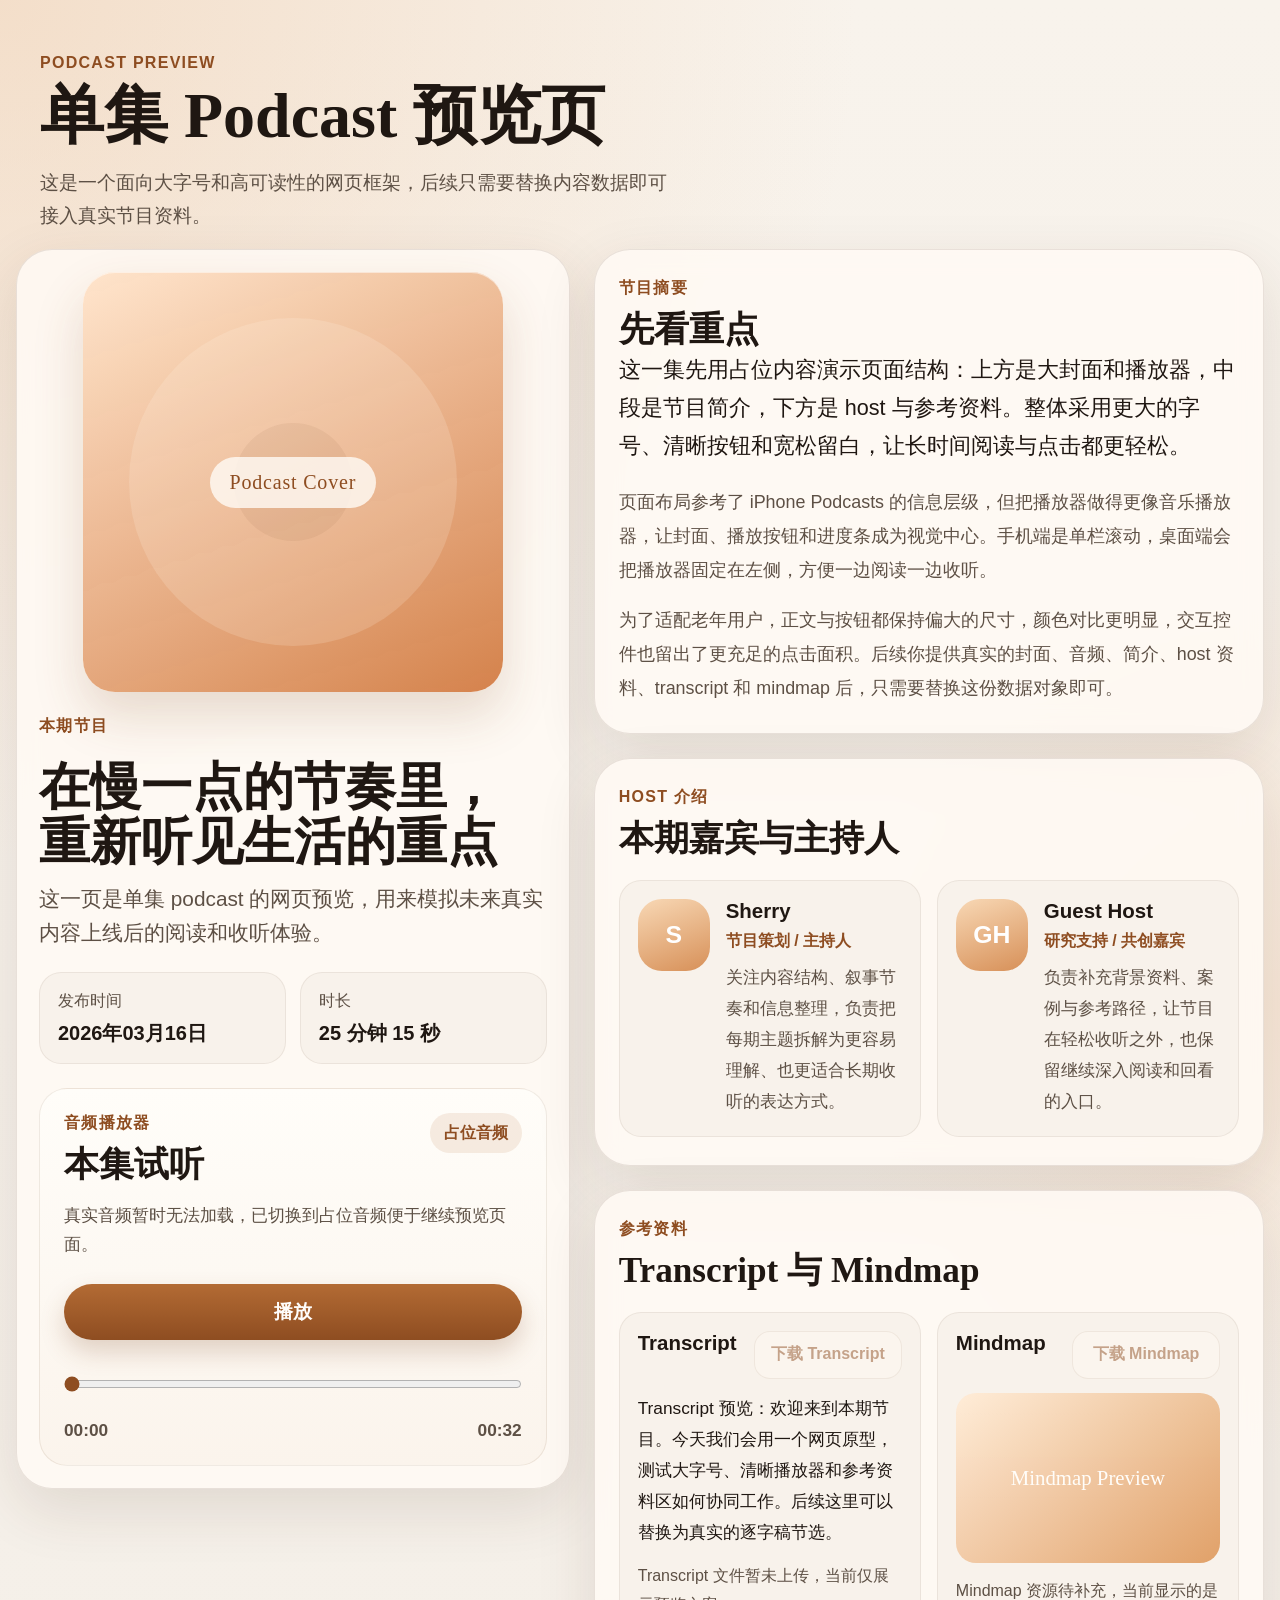
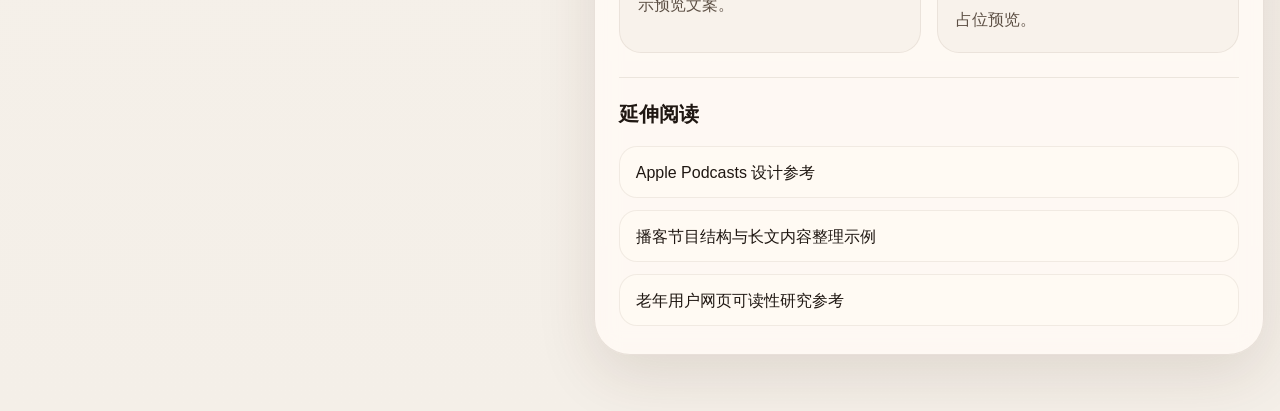
==== index.html @ 760f8c28 "Initial podcast preview site" ====
<!DOCTYPE html>
<html lang="zh-CN">
  <head>
    <meta charset="UTF-8" />
    <meta name="viewport" content="width=device-width, initial-scale=1.0" />
    <title>Podcast 单集预览</title>
    <link rel="stylesheet" href="./styles.css" />
  </head>
  <body>
    <div class="page-shell">
      <header class="top-banner" aria-label="页面介绍">
        <p class="eyebrow">Podcast Preview</p>
        <h1 class="page-title">单集 Podcast 预览页</h1>
        <p class="page-intro">
          这是一个面向大字号和高可读性的网页框架，后续只需要替换内容数据即可接入真实节目资料。
        </p>
      </header>

      <main class="layout" id="app">
        <section class="hero-player" aria-labelledby="episode-title">
          <div class="cover-wrap">
            <div
              class="cover-art"
              id="cover-art"
              role="img"
              aria-label="Podcast 封面占位图"
            >
              <span class="cover-label">Podcast Cover</span>
            </div>
          </div>

          <div class="hero-copy">
            <p class="section-kicker" id="series-name">本期节目</p>
            <h2 class="episode-title" id="episode-title">加载中...</h2>
            <p class="episode-subtitle" id="episode-subtitle"></p>

            <dl class="meta-list">
              <div class="meta-item">
                <dt>发布时间</dt>
                <dd id="published-at">-</dd>
              </div>
              <div class="meta-item">
                <dt>时长</dt>
                <dd id="duration-label">-</dd>
              </div>
            </dl>
          </div>

          <section class="player-panel" aria-labelledby="player-heading">
            <div class="player-head">
              <div>
                <p class="section-kicker">音频播放器</p>
                <h3 class="panel-title" id="player-heading">本集试听</h3>
              </div>
              <span class="player-badge" id="player-badge">占位音频</span>
            </div>

            <p class="player-note" id="player-note">
              暂无真实音频文件，当前使用占位音频模拟播放器交互。
            </p>

            <audio id="audio-element" preload="metadata"></audio>

            <div class="player-controls">
              <button
                class="play-toggle"
                id="play-toggle"
                type="button"
                aria-label="播放音频"
                aria-pressed="false"
                disabled
              >
                播放
              </button>

              <div class="timeline-wrap">
                <label class="sr-only" for="progress-slider">音频播放进度</label>
                <input
                  id="progress-slider"
                  class="progress-slider"
                  type="range"
                  min="0"
                  max="100"
                  value="0"
                  step="1"
                  disabled
                />
                <div class="time-row" aria-live="polite">
                  <span id="current-time">00:00</span>
                  <span id="total-time">00:00</span>
                </div>
              </div>
            </div>
          </section>
        </section>

        <section class="content-column">
          <section class="info-card summary-card" aria-labelledby="summary-heading">
            <p class="section-kicker">节目摘要</p>
            <h3 class="panel-title" id="summary-heading">先看重点</h3>
            <p class="lead-copy" id="episode-summary"></p>
            <div class="description-copy" id="episode-description"></div>
          </section>

          <section class="info-card hosts-card" aria-labelledby="hosts-heading">
            <p class="section-kicker">Host 介绍</p>
            <h3 class="panel-title" id="hosts-heading">本期嘉宾与主持人</h3>
            <div class="hosts-grid" id="hosts-grid"></div>
          </section>

          <section class="info-card resources-card" aria-labelledby="resources-heading">
            <p class="section-kicker">参考资料</p>
            <h3 class="panel-title" id="resources-heading">Transcript 与 Mindmap</h3>

            <div class="resources-grid">
              <article class="resource-card">
                <div class="resource-card__head">
                  <h4>Transcript</h4>
                  <button
                    class="resource-button"
                    id="transcript-download"
                    type="button"
                  >
                    下载 Transcript
                  </button>
                </div>
                <p class="resource-preview" id="transcript-preview"></p>
                <p class="resource-status" id="transcript-status"></p>
              </article>

              <article class="resource-card">
                <div class="resource-card__head">
                  <h4>Mindmap</h4>
                  <button
                    class="resource-button"
                    id="mindmap-download"
                    type="button"
                  >
                    下载 Mindmap
                  </button>
                </div>
                <div class="mindmap-preview" id="mindmap-preview" aria-hidden="true">
                  <span>Mindmap Preview</span>
                </div>
                <p class="resource-status" id="mindmap-status"></p>
              </article>
            </div>

            <div class="links-block">
              <h4 class="links-title">延伸阅读</h4>
              <ul class="links-list" id="links-list"></ul>
            </div>
          </section>
        </section>
      </main>
    </div>

    <script src="./script.js"></script>
  </body>
</html>
---- styles.css ----
:root {
  --bg: #f4efe8;
  --surface: rgba(255, 250, 244, 0.88);
  --surface-strong: #fffaf4;
  --surface-muted: #f8f2eb;
  --border: rgba(77, 52, 36, 0.12);
  --text: #1f1712;
  --text-soft: #5d5045;
  --accent: #b36b34;
  --accent-deep: #8e4d21;
  --shadow: 0 20px 60px rgba(70, 41, 22, 0.12);
  --radius-xl: 36px;
  --radius-lg: 28px;
  --radius-md: 22px;
  --font-heading: "Iowan Old Style", "Palatino Linotype", "Noto Serif SC", Georgia, serif;
  --font-body: "Avenir Next", "PingFang SC", "Hiragino Sans GB", "Microsoft YaHei", sans-serif;
}

*,
*::before,
*::after {
  box-sizing: border-box;
}

html {
  font-size: 100%;
  scroll-behavior: smooth;
}

body {
  margin: 0;
  min-height: 100vh;
  color: var(--text);
  font-family: var(--font-body);
  background:
    radial-gradient(circle at top left, rgba(239, 202, 168, 0.5), transparent 36%),
    radial-gradient(circle at right center, rgba(247, 224, 203, 0.62), transparent 28%),
    linear-gradient(180deg, #f8f3ec 0%, var(--bg) 100%);
}

button,
input,
a {
  font: inherit;
}

audio {
  display: none;
}

img {
  max-width: 100%;
  display: block;
}

.sr-only {
  position: absolute;
  width: 1px;
  height: 1px;
  padding: 0;
  margin: -1px;
  overflow: hidden;
  clip: rect(0, 0, 0, 0);
  white-space: nowrap;
  border: 0;
}

.page-shell {
  width: min(1320px, calc(100% - 32px));
  margin: 0 auto;
  padding: 28px 0 56px;
}

.top-banner {
  padding: 26px 24px 16px;
}

.eyebrow,
.section-kicker {
  margin: 0 0 10px;
  color: var(--accent-deep);
  font-size: 1rem;
  font-weight: 700;
  letter-spacing: 0.08em;
  text-transform: uppercase;
}

.page-title {
  margin: 0;
  font-family: var(--font-heading);
  font-size: clamp(2.4rem, 5vw, 4.1rem);
  line-height: 1.06;
}

.page-intro {
  max-width: 40rem;
  margin: 16px 0 0;
  color: var(--text-soft);
  font-size: 1.2rem;
  line-height: 1.75;
}

.layout {
  display: grid;
  gap: 24px;
}

.hero-player,
.info-card {
  background: var(--surface);
  border: 1px solid var(--border);
  border-radius: var(--radius-xl);
  box-shadow: var(--shadow);
  backdrop-filter: blur(12px);
}

.hero-player {
  display: grid;
  gap: 24px;
  padding: 22px;
}

.cover-wrap {
  display: flex;
  justify-content: center;
}

.cover-art {
  position: relative;
  display: grid;
  place-items: center;
  width: min(100%, 420px);
  aspect-ratio: 1;
  overflow: hidden;
  border-radius: 32px;
  background:
    linear-gradient(150deg, rgba(255, 227, 201, 0.95), rgba(209, 120, 62, 0.92)),
    linear-gradient(180deg, rgba(255, 255, 255, 0.22), rgba(255, 255, 255, 0));
  box-shadow:
    inset 0 1px 0 rgba(255, 255, 255, 0.52),
    0 24px 50px rgba(126, 74, 33, 0.18);
}

.cover-art::before,
.cover-art::after {
  content: "";
  position: absolute;
  border-radius: 50%;
  opacity: 0.28;
}

.cover-art::before {
  width: 78%;
  aspect-ratio: 1;
  background: rgba(255, 247, 237, 0.58);
}

.cover-art::after {
  width: 28%;
  aspect-ratio: 1;
  background: rgba(97, 50, 20, 0.22);
}

.cover-label {
  position: relative;
  z-index: 1;
  padding: 14px 20px;
  border-radius: 999px;
  background: rgba(255, 250, 245, 0.82);
  color: var(--accent-deep);
  font-family: var(--font-heading);
  font-size: 1.25rem;
  letter-spacing: 0.04em;
}

.cover-art.has-image {
  background-position: center;
  background-size: cover;
}

.cover-art.has-image::before,
.cover-art.has-image::after,
.cover-art.has-image .cover-label {
  display: none;
}

.hero-copy {
  display: grid;
  gap: 12px;
}

.episode-title {
  margin: 0;
  font-family: var(--font-heading);
  font-size: clamp(2.35rem, 4vw, 3.5rem);
  line-height: 1.08;
}

.episode-subtitle {
  margin: 0;
  color: var(--text-soft);
  font-size: 1.3rem;
  line-height: 1.65;
}

.meta-list {
  display: grid;
  grid-template-columns: repeat(2, minmax(0, 1fr));
  gap: 14px;
  margin: 10px 0 0;
}

.meta-item {
  padding: 18px 18px 16px;
  border-radius: var(--radius-md);
  background: var(--surface-muted);
  border: 1px solid rgba(78, 51, 33, 0.08);
}

.meta-item dt {
  color: var(--text-soft);
  font-size: 1rem;
}

.meta-item dd {
  margin: 8px 0 0;
  font-size: 1.25rem;
  font-weight: 700;
}

.player-panel {
  padding: 24px;
  border-radius: var(--radius-lg);
  background: linear-gradient(180deg, #fffdf9 0%, #fbf4ec 100%);
  border: 1px solid rgba(110, 68, 37, 0.1);
}

.player-head {
  display: flex;
  justify-content: space-between;
  gap: 16px;
  align-items: start;
}

.panel-title {
  margin: 0;
  font-family: var(--font-heading);
  font-size: clamp(1.7rem, 3vw, 2.2rem);
  line-height: 1.2;
}

.player-badge {
  display: inline-flex;
  align-items: center;
  min-height: 40px;
  padding: 8px 14px;
  border-radius: 999px;
  background: rgba(179, 107, 52, 0.12);
  color: var(--accent-deep);
  font-size: 1rem;
  font-weight: 700;
  white-space: nowrap;
}

.player-note {
  margin: 16px 0 0;
  color: var(--text-soft);
  font-size: 1.05rem;
  line-height: 1.7;
}

.player-controls {
  display: grid;
  gap: 20px;
  margin-top: 24px;
}

.play-toggle {
  min-width: 124px;
  min-height: 56px;
  padding: 14px 28px;
  border: none;
  border-radius: 999px;
  background: linear-gradient(180deg, var(--accent) 0%, var(--accent-deep) 100%);
  color: #fffdfb;
  font-size: 1.2rem;
  font-weight: 700;
  cursor: pointer;
  transition: transform 180ms ease, box-shadow 180ms ease, opacity 180ms ease;
  box-shadow: 0 12px 24px rgba(129, 73, 35, 0.22);
}

.play-toggle:hover:not(:disabled),
.play-toggle:focus-visible:not(:disabled) {
  transform: translateY(-1px);
  box-shadow: 0 18px 28px rgba(129, 73, 35, 0.28);
}

.play-toggle:disabled {
  opacity: 0.42;
  cursor: not-allowed;
  box-shadow: none;
}

.timeline-wrap {
  display: grid;
  gap: 12px;
}

.progress-slider {
  width: 100%;
  height: 48px;
  margin: 0;
  background: transparent;
  accent-color: var(--accent-deep);
  cursor: pointer;
}

.progress-slider:disabled {
  cursor: not-allowed;
  opacity: 0.55;
}

.time-row {
  display: flex;
  justify-content: space-between;
  gap: 16px;
  color: var(--text-soft);
  font-size: 1.08rem;
  font-weight: 700;
}

.content-column {
  display: grid;
  gap: 24px;
}

.info-card {
  padding: 28px 24px;
}

.lead-copy {
  margin: 0;
  font-size: 1.35rem;
  line-height: 1.75;
}

.description-copy {
  display: grid;
  gap: 16px;
  margin-top: 20px;
  color: var(--text-soft);
  font-size: 1.12rem;
  line-height: 1.9;
}

.description-copy p {
  margin: 0;
}

.hosts-grid {
  display: grid;
  gap: 16px;
  margin-top: 20px;
}

.host-card {
  display: grid;
  grid-template-columns: auto 1fr;
  gap: 16px;
  align-items: start;
  padding: 18px;
  border-radius: var(--radius-md);
  background: var(--surface-muted);
  border: 1px solid rgba(78, 51, 33, 0.08);
}

.host-avatar {
  display: grid;
  place-items: center;
  width: 72px;
  height: 72px;
  border-radius: 24px;
  background: linear-gradient(160deg, #f8d8b5 0%, #d79058 100%);
  color: #fff;
  font-size: 1.55rem;
  font-weight: 700;
}

.host-name {
  margin: 0;
  font-size: 1.28rem;
}

.host-role {
  margin: 8px 0 0;
  color: var(--accent-deep);
  font-size: 1rem;
  font-weight: 700;
}

.host-bio {
  margin: 10px 0 0;
  color: var(--text-soft);
  font-size: 1.08rem;
  line-height: 1.8;
}

.resources-grid {
  display: grid;
  gap: 16px;
  margin-top: 20px;
}

.resource-card {
  padding: 18px;
  border-radius: var(--radius-md);
  background: var(--surface-muted);
  border: 1px solid rgba(78, 51, 33, 0.08);
}

.resource-card__head {
  display: flex;
  justify-content: space-between;
  align-items: start;
  gap: 12px;
}

.resource-card__head h4,
.links-title {
  margin: 0;
  font-size: 1.28rem;
}

.resource-button {
  min-width: 148px;
  min-height: 48px;
  padding: 10px 16px;
  border: 1px solid rgba(115, 71, 39, 0.18);
  border-radius: 16px;
  background: #fffaf3;
  color: var(--accent-deep);
  cursor: pointer;
  font-size: 1rem;
  font-weight: 700;
}

.resource-button:disabled {
  opacity: 0.48;
  cursor: not-allowed;
}

.resource-preview,
.resource-status {
  margin: 14px 0 0;
  line-height: 1.8;
}

.resource-preview {
  color: var(--text);
  font-size: 1.08rem;
}

.resource-status {
  color: var(--text-soft);
  font-size: 1rem;
}

.mindmap-preview {
  display: grid;
  place-items: center;
  min-height: 170px;
  margin-top: 14px;
  overflow: hidden;
  border-radius: 20px;
  background:
    linear-gradient(140deg, rgba(255, 235, 214, 0.92), rgba(222, 154, 93, 0.92)),
    linear-gradient(180deg, rgba(255, 255, 255, 0.2), transparent);
  color: #fffdf9;
  font-family: var(--font-heading);
  font-size: 1.3rem;
}

.mindmap-preview.has-image {
  background-position: center;
  background-size: cover;
}

.mindmap-preview.has-image span {
  display: none;
}

.links-block {
  margin-top: 24px;
  padding-top: 22px;
  border-top: 1px solid rgba(77, 52, 36, 0.1);
}

.links-list {
  display: grid;
  gap: 12px;
  margin: 18px 0 0;
  padding: 0;
  list-style: none;
}

.links-list a {
  display: flex;
  align-items: center;
  min-height: 52px;
  padding: 12px 16px;
  border-radius: 18px;
  background: #fffaf3;
  color: var(--text);
  text-decoration: none;
  line-height: 1.6;
  border: 1px solid rgba(77, 52, 36, 0.08);
}

.links-list__placeholder {
  min-height: 52px;
  padding: 12px 16px;
  border-radius: 18px;
  background: #fffaf3;
  color: var(--text-soft);
  border: 1px solid rgba(77, 52, 36, 0.08);
  line-height: 1.6;
}

.links-list a:hover,
.links-list a:focus-visible,
.resource-button:hover:not(:disabled),
.resource-button:focus-visible:not(:disabled),
.play-toggle:focus-visible,
.progress-slider:focus-visible {
  outline: 3px solid rgba(179, 107, 52, 0.28);
  outline-offset: 3px;
}

@media (min-width: 860px) {
  .layout {
    grid-template-columns: minmax(320px, 0.95fr) minmax(420px, 1.15fr);
    align-items: start;
  }

  .hero-player {
    position: sticky;
    top: 24px;
  }

  .resources-grid {
    grid-template-columns: repeat(2, minmax(0, 1fr));
  }

  .hosts-grid {
    grid-template-columns: repeat(2, minmax(0, 1fr));
  }
}

@media (max-width: 859px) {
  .page-shell {
    width: min(100% - 24px, 760px);
  }

  .top-banner {
    padding: 18px 8px 8px;
  }

  .hero-player,
  .info-card {
    border-radius: 28px;
  }

  .player-head,
  .resource-card__head {
    display: grid;
  }

  .meta-list {
    grid-template-columns: 1fr;
  }
}

@media (prefers-reduced-motion: reduce) {
  html {
    scroll-behavior: auto;
  }

  *,
  *::before,
  *::after {
    transition: none !important;
    animation: none !important;
  }
}
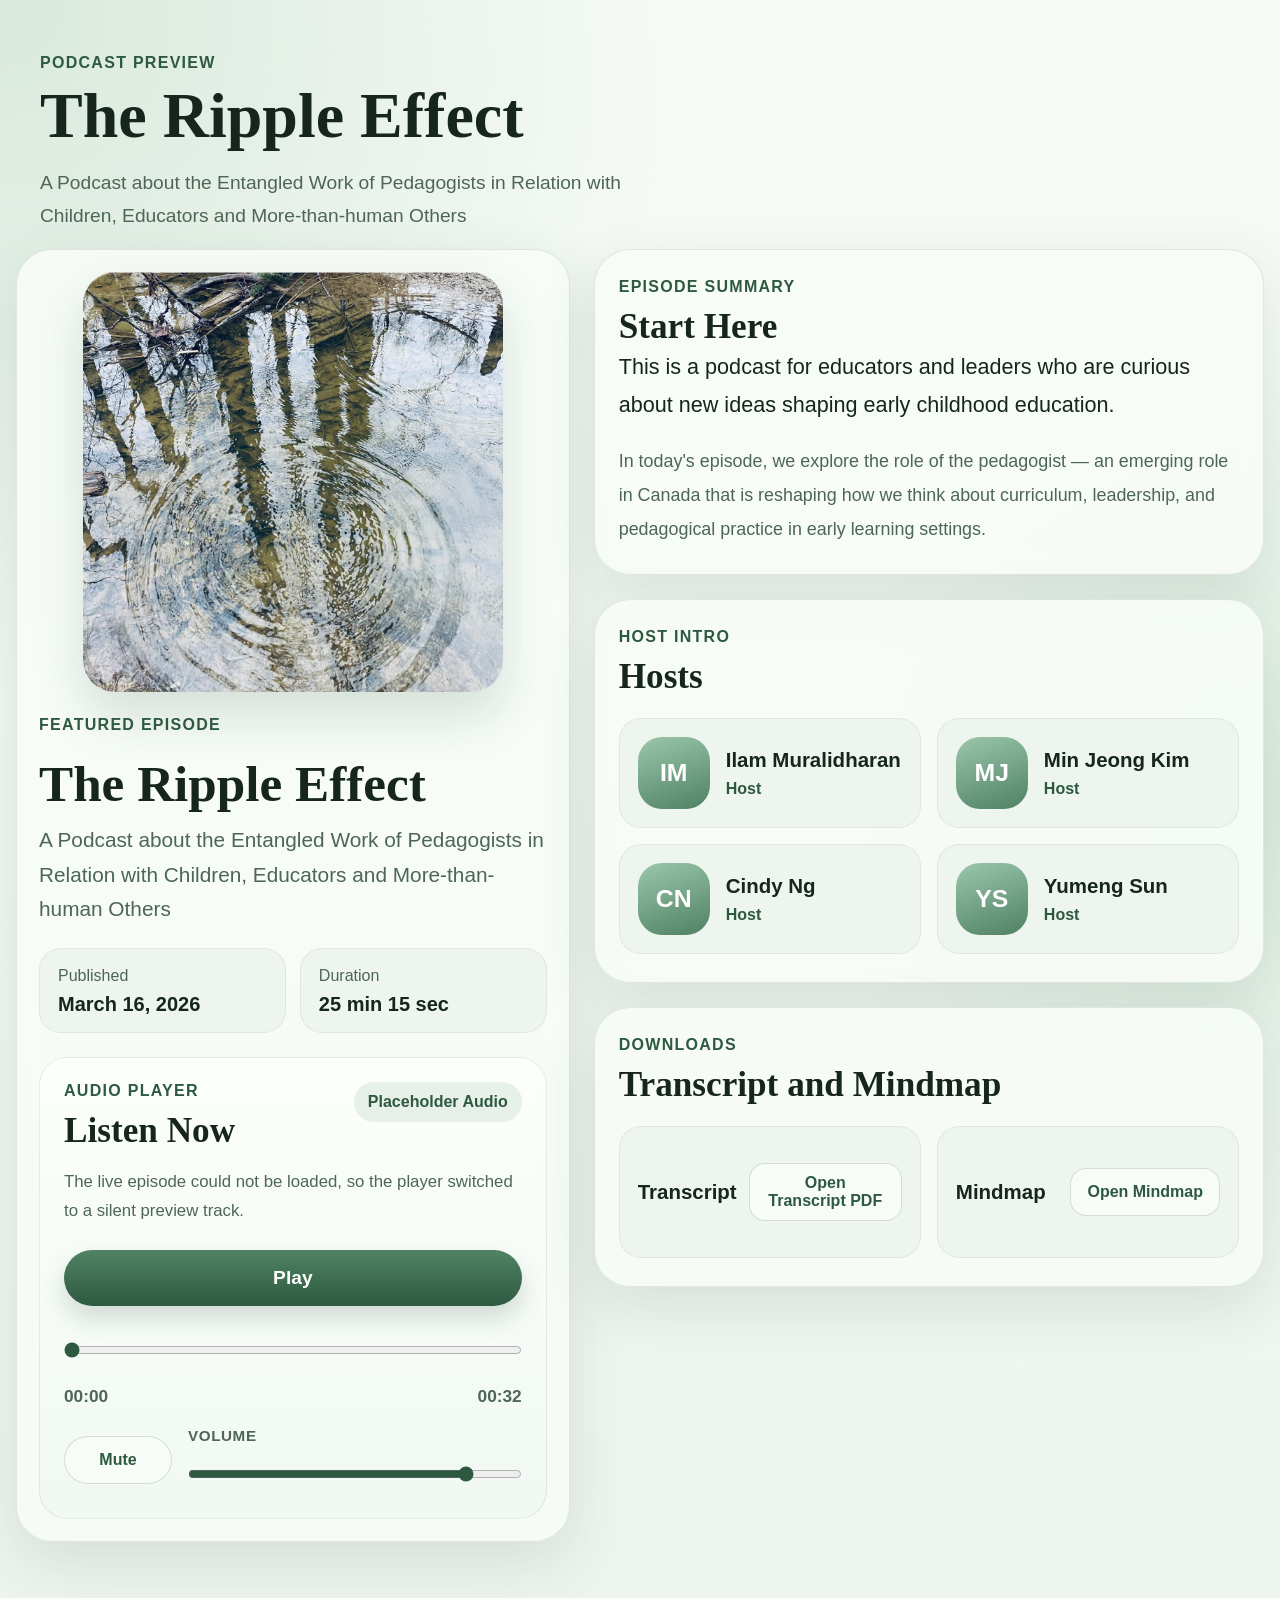
==== commit bab87542: "Update podcast preview content and resources" ====
--- a/index.html
+++ b/index.html
@@ -1,18 +1,19 @@
 <!DOCTYPE html>
-<html lang="zh-CN">
+<html lang="en">
   <head>
     <meta charset="UTF-8" />
     <meta name="viewport" content="width=device-width, initial-scale=1.0" />
-    <title>Podcast 单集预览</title>
+    <title>The Ripple Effect | Podcast Preview</title>
     <link rel="stylesheet" href="./styles.css" />
   </head>
   <body>
     <div class="page-shell">
-      <header class="top-banner" aria-label="页面介绍">
+      <header class="top-banner" aria-label="Page introduction">
         <p class="eyebrow">Podcast Preview</p>
-        <h1 class="page-title">单集 Podcast 预览页</h1>
+        <h1 class="page-title">The Ripple Effect</h1>
         <p class="page-intro">
-          这是一个面向大字号和高可读性的网页框架，后续只需要替换内容数据即可接入真实节目资料。
+          A Podcast about the Entangled Work of Pedagogists in Relation with
+          Children, Educators and More-than-human Others
         </p>
       </header>
 
@@ -23,24 +24,24 @@
               class="cover-art"
               id="cover-art"
               role="img"
-              aria-label="Podcast 封面占位图"
+              aria-label="Podcast cover placeholder"
             >
               <span class="cover-label">Podcast Cover</span>
             </div>
           </div>
 
           <div class="hero-copy">
-            <p class="section-kicker" id="series-name">本期节目</p>
-            <h2 class="episode-title" id="episode-title">加载中...</h2>
+            <p class="section-kicker" id="series-name">Featured Episode</p>
+            <h2 class="episode-title" id="episode-title">Loading episode...</h2>
             <p class="episode-subtitle" id="episode-subtitle"></p>
 
             <dl class="meta-list">
               <div class="meta-item">
-                <dt>发布时间</dt>
+                <dt>Published</dt>
                 <dd id="published-at">-</dd>
               </div>
               <div class="meta-item">
-                <dt>时长</dt>
+                <dt>Duration</dt>
                 <dd id="duration-label">-</dd>
               </div>
             </dl>
@@ -49,14 +50,14 @@
           <section class="player-panel" aria-labelledby="player-heading">
             <div class="player-head">
               <div>
-                <p class="section-kicker">音频播放器</p>
-                <h3 class="panel-title" id="player-heading">本集试听</h3>
+                <p class="section-kicker">Audio Player</p>
+                <h3 class="panel-title" id="player-heading">Listen Now</h3>
               </div>
-              <span class="player-badge" id="player-badge">占位音频</span>
+              <span class="player-badge" id="player-badge">Placeholder Audio</span>
             </div>
 
             <p class="player-note" id="player-note">
-              暂无真实音频文件，当前使用占位音频模拟播放器交互。
+              No live episode is connected yet. The player is ready for a real audio file.
             </p>
 
             <audio id="audio-element" preload="metadata"></audio>
@@ -66,15 +67,15 @@
                 class="play-toggle"
                 id="play-toggle"
                 type="button"
-                aria-label="播放音频"
+                aria-label="Play audio"
                 aria-pressed="false"
                 disabled
               >
-                播放
+                Play
               </button>
 
               <div class="timeline-wrap">
-                <label class="sr-only" for="progress-slider">音频播放进度</label>
+                <label class="sr-only" for="progress-slider">Audio progress</label>
                 <input
                   id="progress-slider"
                   class="progress-slider"
@@ -90,30 +91,55 @@
                   <span id="total-time">00:00</span>
                 </div>
               </div>
+
+              <div class="volume-wrap">
+                <button
+                  class="volume-toggle"
+                  id="volume-toggle"
+                  type="button"
+                  aria-label="Mute audio"
+                  aria-pressed="false"
+                >
+                  Mute
+                </button>
+
+                <div class="volume-slider-wrap">
+                  <label class="volume-label" for="volume-slider">Volume</label>
+                  <input
+                    id="volume-slider"
+                    class="volume-slider"
+                    type="range"
+                    min="0"
+                    max="100"
+                    value="85"
+                    step="1"
+                  />
+                </div>
+              </div>
             </div>
           </section>
         </section>
 
         <section class="content-column">
           <section class="info-card summary-card" aria-labelledby="summary-heading">
-            <p class="section-kicker">节目摘要</p>
-            <h3 class="panel-title" id="summary-heading">先看重点</h3>
+            <p class="section-kicker">Episode Summary</p>
+            <h3 class="panel-title" id="summary-heading">Start Here</h3>
             <p class="lead-copy" id="episode-summary"></p>
             <div class="description-copy" id="episode-description"></div>
           </section>
 
           <section class="info-card hosts-card" aria-labelledby="hosts-heading">
-            <p class="section-kicker">Host 介绍</p>
-            <h3 class="panel-title" id="hosts-heading">本期嘉宾与主持人</h3>
+            <p class="section-kicker">Host Intro</p>
+            <h3 class="panel-title" id="hosts-heading">Hosts</h3>
             <div class="hosts-grid" id="hosts-grid"></div>
           </section>
 
           <section class="info-card resources-card" aria-labelledby="resources-heading">
-            <p class="section-kicker">参考资料</p>
-            <h3 class="panel-title" id="resources-heading">Transcript 与 Mindmap</h3>
+            <p class="section-kicker">Downloads</p>
+            <h3 class="panel-title" id="resources-heading">Transcript and Mindmap</h3>
 
             <div class="resources-grid">
-              <article class="resource-card">
+              <article class="resource-card resource-card--entry">
                 <div class="resource-card__head">
                   <h4>Transcript</h4>
                   <button
@@ -121,14 +147,12 @@
                     id="transcript-download"
                     type="button"
                   >
-                    下载 Transcript
+                    Open Transcript PDF
                   </button>
                 </div>
-                <p class="resource-preview" id="transcript-preview"></p>
-                <p class="resource-status" id="transcript-status"></p>
               </article>
 
-              <article class="resource-card">
+              <article class="resource-card resource-card--entry">
                 <div class="resource-card__head">
                   <h4>Mindmap</h4>
                   <button
@@ -136,19 +160,10 @@
                     id="mindmap-download"
                     type="button"
                   >
-                    下载 Mindmap
+                    Open Mindmap
                   </button>
                 </div>
-                <div class="mindmap-preview" id="mindmap-preview" aria-hidden="true">
-                  <span>Mindmap Preview</span>
-                </div>
-                <p class="resource-status" id="mindmap-status"></p>
               </article>
-            </div>
-
-            <div class="links-block">
-              <h4 class="links-title">延伸阅读</h4>
-              <ul class="links-list" id="links-list"></ul>
             </div>
           </section>
         </section>
--- a/styles.css
+++ b/styles.css
@@ -1,19 +1,19 @@
 :root {
-  --bg: #f4efe8;
-  --surface: rgba(255, 250, 244, 0.88);
-  --surface-strong: #fffaf4;
-  --surface-muted: #f8f2eb;
-  --border: rgba(77, 52, 36, 0.12);
-  --text: #1f1712;
-  --text-soft: #5d5045;
-  --accent: #b36b34;
-  --accent-deep: #8e4d21;
-  --shadow: 0 20px 60px rgba(70, 41, 22, 0.12);
+  --bg: #edf4ee;
+  --surface: rgba(248, 252, 248, 0.9);
+  --surface-strong: #fbfefb;
+  --surface-muted: #eef5ef;
+  --border: rgba(42, 74, 56, 0.12);
+  --text: #16261d;
+  --text-soft: #4d6657;
+  --accent: #508364;
+  --accent-deep: #2e5941;
+  --shadow: 0 20px 60px rgba(37, 66, 49, 0.12);
   --radius-xl: 36px;
   --radius-lg: 28px;
   --radius-md: 22px;
-  --font-heading: "Iowan Old Style", "Palatino Linotype", "Noto Serif SC", Georgia, serif;
-  --font-body: "Avenir Next", "PingFang SC", "Hiragino Sans GB", "Microsoft YaHei", sans-serif;
+  --font-heading: "Cormorant Garamond", "Iowan Old Style", "Palatino Linotype", Georgia, serif;
+  --font-body: "Avenir Next", "Gill Sans", "Trebuchet MS", sans-serif;
 }
 
 *,
@@ -33,9 +33,9 @@
   color: var(--text);
   font-family: var(--font-body);
   background:
-    radial-gradient(circle at top left, rgba(239, 202, 168, 0.5), transparent 36%),
-    radial-gradient(circle at right center, rgba(247, 224, 203, 0.62), transparent 28%),
-    linear-gradient(180deg, #f8f3ec 0%, var(--bg) 100%);
+    radial-gradient(circle at top left, rgba(158, 197, 169, 0.34), transparent 34%),
+    radial-gradient(circle at right center, rgba(210, 233, 216, 0.7), transparent 30%),
+    linear-gradient(180deg, #f7fbf7 0%, var(--bg) 100%);
 }
 
 button,
@@ -134,11 +134,11 @@
   overflow: hidden;
   border-radius: 32px;
   background:
-    linear-gradient(150deg, rgba(255, 227, 201, 0.95), rgba(209, 120, 62, 0.92)),
+    linear-gradient(150deg, rgba(205, 233, 214, 0.96), rgba(86, 141, 108, 0.92)),
     linear-gradient(180deg, rgba(255, 255, 255, 0.22), rgba(255, 255, 255, 0));
   box-shadow:
     inset 0 1px 0 rgba(255, 255, 255, 0.52),
-    0 24px 50px rgba(126, 74, 33, 0.18);
+    0 24px 50px rgba(56, 95, 70, 0.18);
 }
 
 .cover-art::before,
@@ -152,13 +152,13 @@
 .cover-art::before {
   width: 78%;
   aspect-ratio: 1;
-  background: rgba(255, 247, 237, 0.58);
+  background: rgba(244, 251, 245, 0.54);
 }
 
 .cover-art::after {
   width: 28%;
   aspect-ratio: 1;
-  background: rgba(97, 50, 20, 0.22);
+  background: rgba(54, 98, 71, 0.22);
 }
 
 .cover-label {
@@ -166,7 +166,7 @@
   z-index: 1;
   padding: 14px 20px;
   border-radius: 999px;
-  background: rgba(255, 250, 245, 0.82);
+  background: rgba(248, 252, 248, 0.82);
   color: var(--accent-deep);
   font-family: var(--font-heading);
   font-size: 1.25rem;
@@ -231,8 +231,8 @@
 .player-panel {
   padding: 24px;
   border-radius: var(--radius-lg);
-  background: linear-gradient(180deg, #fffdf9 0%, #fbf4ec 100%);
-  border: 1px solid rgba(110, 68, 37, 0.1);
+  background: linear-gradient(180deg, #fcfffc 0%, #f1f8f2 100%);
+  border: 1px solid rgba(51, 88, 67, 0.1);
 }
 
 .player-head {
@@ -255,7 +255,7 @@
   min-height: 40px;
   padding: 8px 14px;
   border-radius: 999px;
-  background: rgba(179, 107, 52, 0.12);
+  background: rgba(80, 131, 100, 0.12);
   color: var(--accent-deep);
   font-size: 1rem;
   font-weight: 700;
@@ -287,13 +287,13 @@
   font-weight: 700;
   cursor: pointer;
   transition: transform 180ms ease, box-shadow 180ms ease, opacity 180ms ease;
-  box-shadow: 0 12px 24px rgba(129, 73, 35, 0.22);
+  box-shadow: 0 12px 24px rgba(53, 89, 67, 0.2);
 }
 
 .play-toggle:hover:not(:disabled),
 .play-toggle:focus-visible:not(:disabled) {
   transform: translateY(-1px);
-  box-shadow: 0 18px 28px rgba(129, 73, 35, 0.28);
+  box-shadow: 0 18px 28px rgba(53, 89, 67, 0.26);
 }
 
 .play-toggle:disabled {
@@ -330,6 +330,47 @@
   font-weight: 700;
 }
 
+.volume-wrap {
+  display: grid;
+  grid-template-columns: auto 1fr;
+  gap: 16px;
+  align-items: center;
+}
+
+.volume-toggle {
+  min-width: 108px;
+  min-height: 48px;
+  padding: 10px 18px;
+  border: 1px solid rgba(50, 87, 66, 0.18);
+  border-radius: 999px;
+  background: #f8fcf8;
+  color: var(--accent-deep);
+  cursor: pointer;
+  font-size: 1rem;
+  font-weight: 700;
+}
+
+.volume-slider-wrap {
+  display: grid;
+  gap: 10px;
+}
+
+.volume-label {
+  color: var(--text-soft);
+  font-size: 0.95rem;
+  font-weight: 700;
+  letter-spacing: 0.04em;
+  text-transform: uppercase;
+}
+
+.volume-slider {
+  width: 100%;
+  height: 40px;
+  margin: 0;
+  accent-color: var(--accent-deep);
+  cursor: pointer;
+}
+
 .content-column {
   display: grid;
   gap: 24px;
@@ -368,7 +409,7 @@
   display: grid;
   grid-template-columns: auto 1fr;
   gap: 16px;
-  align-items: start;
+  align-items: center;
   padding: 18px;
   border-radius: var(--radius-md);
   background: var(--surface-muted);
@@ -381,7 +422,7 @@
   width: 72px;
   height: 72px;
   border-radius: 24px;
-  background: linear-gradient(160deg, #f8d8b5 0%, #d79058 100%);
+  background: linear-gradient(160deg, #9bc7ac 0%, #4f8163 100%);
   color: #fff;
   font-size: 1.55rem;
   font-weight: 700;
@@ -419,15 +460,21 @@
   border: 1px solid rgba(78, 51, 33, 0.08);
 }
 
+.resource-card--entry {
+  display: flex;
+  align-items: center;
+  min-height: 132px;
+}
+
 .resource-card__head {
   display: flex;
   justify-content: space-between;
-  align-items: start;
+  align-items: center;
+  width: 100%;
   gap: 12px;
 }
 
-.resource-card__head h4,
-.links-title {
+.resource-card__head h4 {
   margin: 0;
   font-size: 1.28rem;
 }
@@ -436,9 +483,9 @@
   min-width: 148px;
   min-height: 48px;
   padding: 10px 16px;
-  border: 1px solid rgba(115, 71, 39, 0.18);
+  border: 1px solid rgba(50, 87, 66, 0.18);
   border-radius: 16px;
-  background: #fffaf3;
+  background: #f8fcf8;
   color: var(--accent-deep);
   cursor: pointer;
   font-size: 1rem;
@@ -450,90 +497,14 @@
   cursor: not-allowed;
 }
 
-.resource-preview,
-.resource-status {
-  margin: 14px 0 0;
-  line-height: 1.8;
-}
-
-.resource-preview {
-  color: var(--text);
-  font-size: 1.08rem;
-}
-
-.resource-status {
-  color: var(--text-soft);
-  font-size: 1rem;
-}
-
-.mindmap-preview {
-  display: grid;
-  place-items: center;
-  min-height: 170px;
-  margin-top: 14px;
-  overflow: hidden;
-  border-radius: 20px;
-  background:
-    linear-gradient(140deg, rgba(255, 235, 214, 0.92), rgba(222, 154, 93, 0.92)),
-    linear-gradient(180deg, rgba(255, 255, 255, 0.2), transparent);
-  color: #fffdf9;
-  font-family: var(--font-heading);
-  font-size: 1.3rem;
-}
-
-.mindmap-preview.has-image {
-  background-position: center;
-  background-size: cover;
-}
-
-.mindmap-preview.has-image span {
-  display: none;
-}
-
-.links-block {
-  margin-top: 24px;
-  padding-top: 22px;
-  border-top: 1px solid rgba(77, 52, 36, 0.1);
-}
-
-.links-list {
-  display: grid;
-  gap: 12px;
-  margin: 18px 0 0;
-  padding: 0;
-  list-style: none;
-}
-
-.links-list a {
-  display: flex;
-  align-items: center;
-  min-height: 52px;
-  padding: 12px 16px;
-  border-radius: 18px;
-  background: #fffaf3;
-  color: var(--text);
-  text-decoration: none;
-  line-height: 1.6;
-  border: 1px solid rgba(77, 52, 36, 0.08);
-}
-
-.links-list__placeholder {
-  min-height: 52px;
-  padding: 12px 16px;
-  border-radius: 18px;
-  background: #fffaf3;
-  color: var(--text-soft);
-  border: 1px solid rgba(77, 52, 36, 0.08);
-  line-height: 1.6;
-}
-
-.links-list a:hover,
-.links-list a:focus-visible,
 .resource-button:hover:not(:disabled),
 .resource-button:focus-visible:not(:disabled),
+.volume-toggle:hover,
+.volume-toggle:focus-visible,
 .play-toggle:focus-visible,
-.progress-slider:focus-visible {
-  outline: 3px solid rgba(179, 107, 52, 0.28);
+.progress-slider:focus-visible,
+.volume-slider:focus-visible {
+  outline: 3px solid rgba(80, 131, 100, 0.28);
   outline-offset: 3px;
 }
 
@@ -574,6 +545,10 @@
   .player-head,
   .resource-card__head {
     display: grid;
+  }
+
+  .volume-wrap {
+    grid-template-columns: 1fr;
   }
 
   .meta-list {
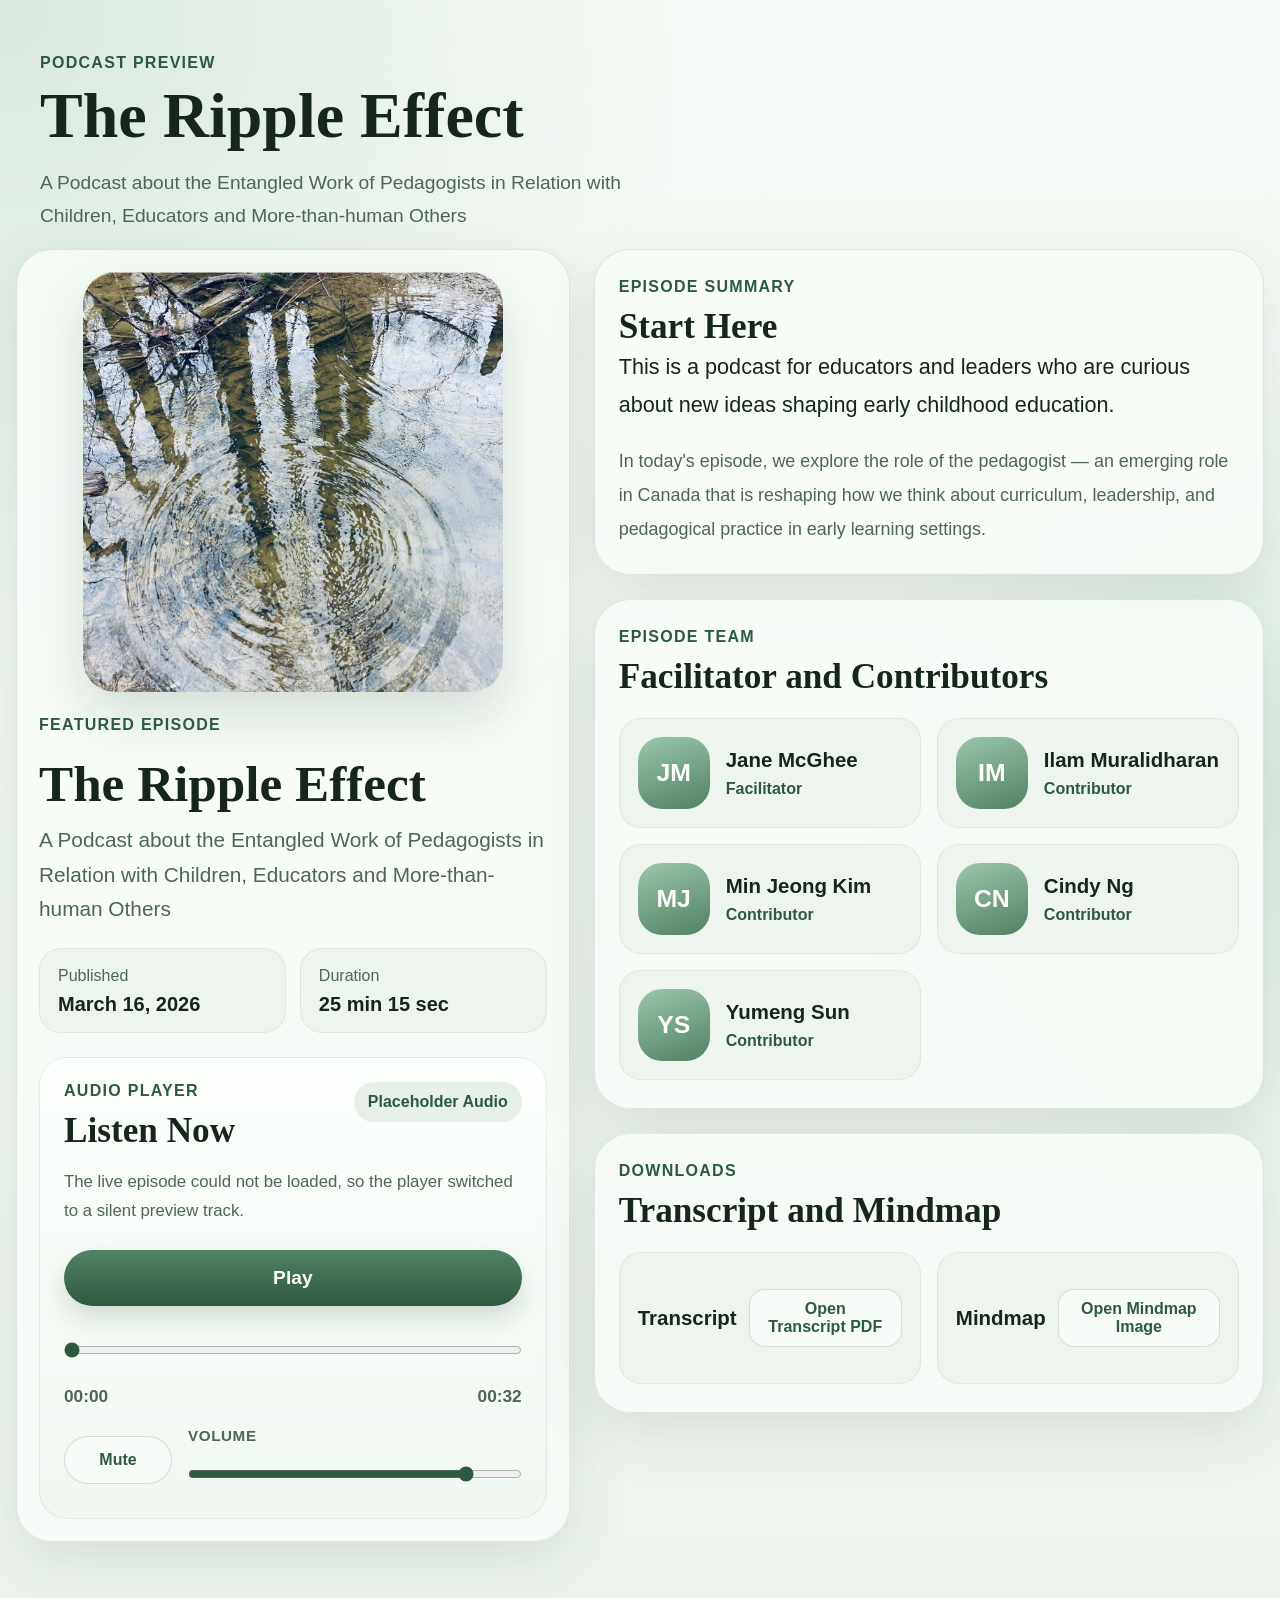
==== commit f95f4b5a: "Update team roles and mindmap image" ====
--- a/index.html
+++ b/index.html
@@ -129,8 +129,8 @@
           </section>
 
           <section class="info-card hosts-card" aria-labelledby="hosts-heading">
-            <p class="section-kicker">Host Intro</p>
-            <h3 class="panel-title" id="hosts-heading">Hosts</h3>
+            <p class="section-kicker">Episode Team</p>
+            <h3 class="panel-title" id="hosts-heading">Facilitator and Contributors</h3>
             <div class="hosts-grid" id="hosts-grid"></div>
           </section>
 
@@ -160,7 +160,7 @@
                     id="mindmap-download"
                     type="button"
                   >
-                    Open Mindmap
+                    Open Mindmap Image
                   </button>
                 </div>
               </article>
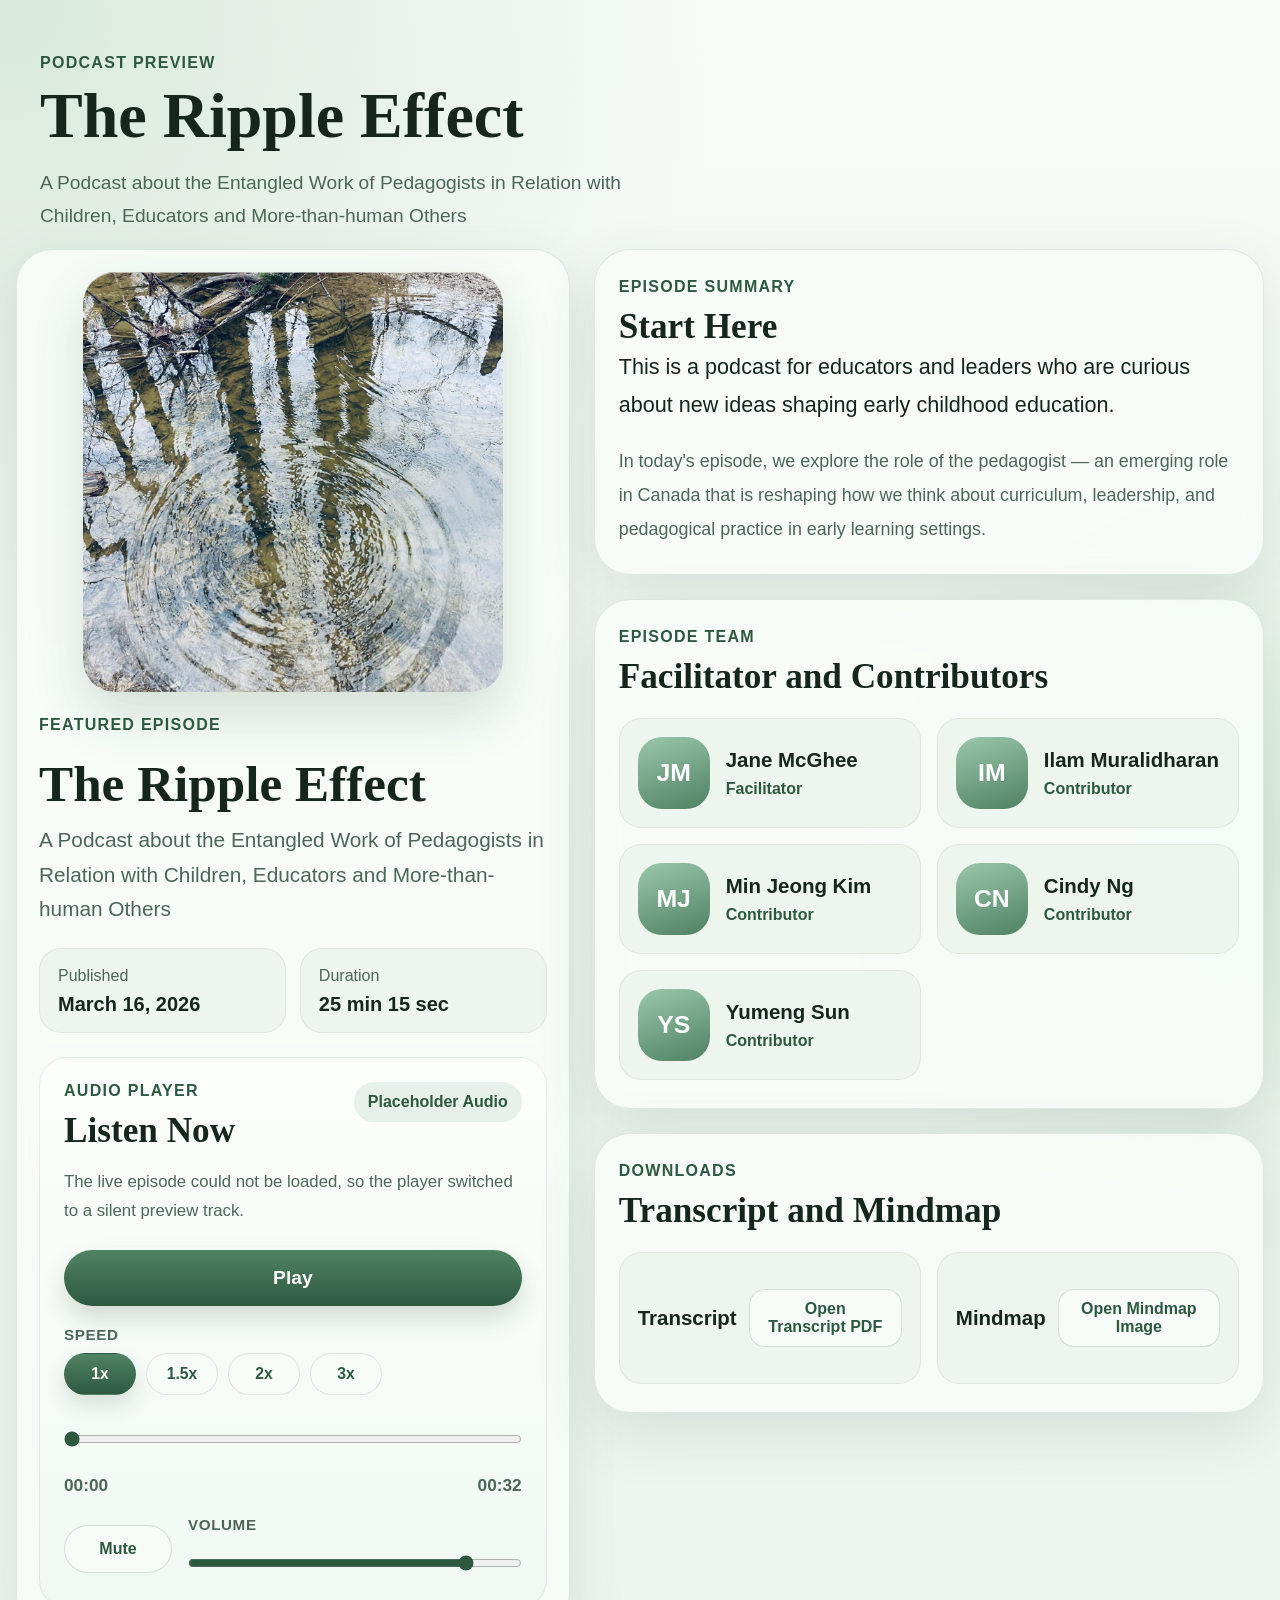
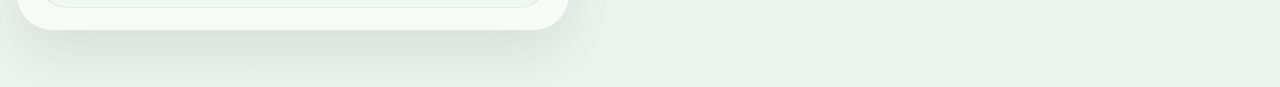
==== commit 3deb2b69: "Add playback speed controls" ====
--- a/index.html
+++ b/index.html
@@ -74,6 +74,44 @@
                 Play
               </button>
 
+              <div class="speed-wrap" aria-label="Playback speed controls">
+                <span class="speed-label">Speed</span>
+                <div class="speed-buttons" role="group" aria-label="Playback speeds">
+                  <button
+                    class="speed-button is-active"
+                    type="button"
+                    data-speed-rate="1"
+                    aria-pressed="true"
+                  >
+                    1x
+                  </button>
+                  <button
+                    class="speed-button"
+                    type="button"
+                    data-speed-rate="1.5"
+                    aria-pressed="false"
+                  >
+                    1.5x
+                  </button>
+                  <button
+                    class="speed-button"
+                    type="button"
+                    data-speed-rate="2"
+                    aria-pressed="false"
+                  >
+                    2x
+                  </button>
+                  <button
+                    class="speed-button"
+                    type="button"
+                    data-speed-rate="3"
+                    aria-pressed="false"
+                  >
+                    3x
+                  </button>
+                </div>
+              </div>
+
               <div class="timeline-wrap">
                 <label class="sr-only" for="progress-slider">Audio progress</label>
                 <input
--- a/styles.css
+++ b/styles.css
@@ -302,6 +302,51 @@
   box-shadow: none;
 }
 
+.speed-wrap {
+  display: grid;
+  gap: 10px;
+}
+
+.speed-label {
+  color: var(--text-soft);
+  font-size: 0.95rem;
+  font-weight: 700;
+  letter-spacing: 0.04em;
+  text-transform: uppercase;
+}
+
+.speed-buttons {
+  display: flex;
+  flex-wrap: wrap;
+  gap: 10px;
+}
+
+.speed-button {
+  min-width: 72px;
+  min-height: 42px;
+  padding: 8px 14px;
+  border: 1px solid rgba(50, 87, 66, 0.14);
+  border-radius: 999px;
+  background: #f8fcf8;
+  color: var(--accent-deep);
+  cursor: pointer;
+  font-size: 0.98rem;
+  font-weight: 700;
+  transition: background-color 180ms ease, color 180ms ease, transform 180ms ease;
+}
+
+.speed-button.is-active {
+  background: linear-gradient(180deg, var(--accent) 0%, var(--accent-deep) 100%);
+  color: #fffdfb;
+  border-color: transparent;
+  box-shadow: 0 10px 20px rgba(53, 89, 67, 0.16);
+}
+
+.speed-button:hover,
+.speed-button:focus-visible {
+  transform: translateY(-1px);
+}
+
 .timeline-wrap {
   display: grid;
   gap: 12px;
@@ -499,6 +544,7 @@
 
 .resource-button:hover:not(:disabled),
 .resource-button:focus-visible:not(:disabled),
+.speed-button:focus-visible,
 .volume-toggle:hover,
 .volume-toggle:focus-visible,
 .play-toggle:focus-visible,
